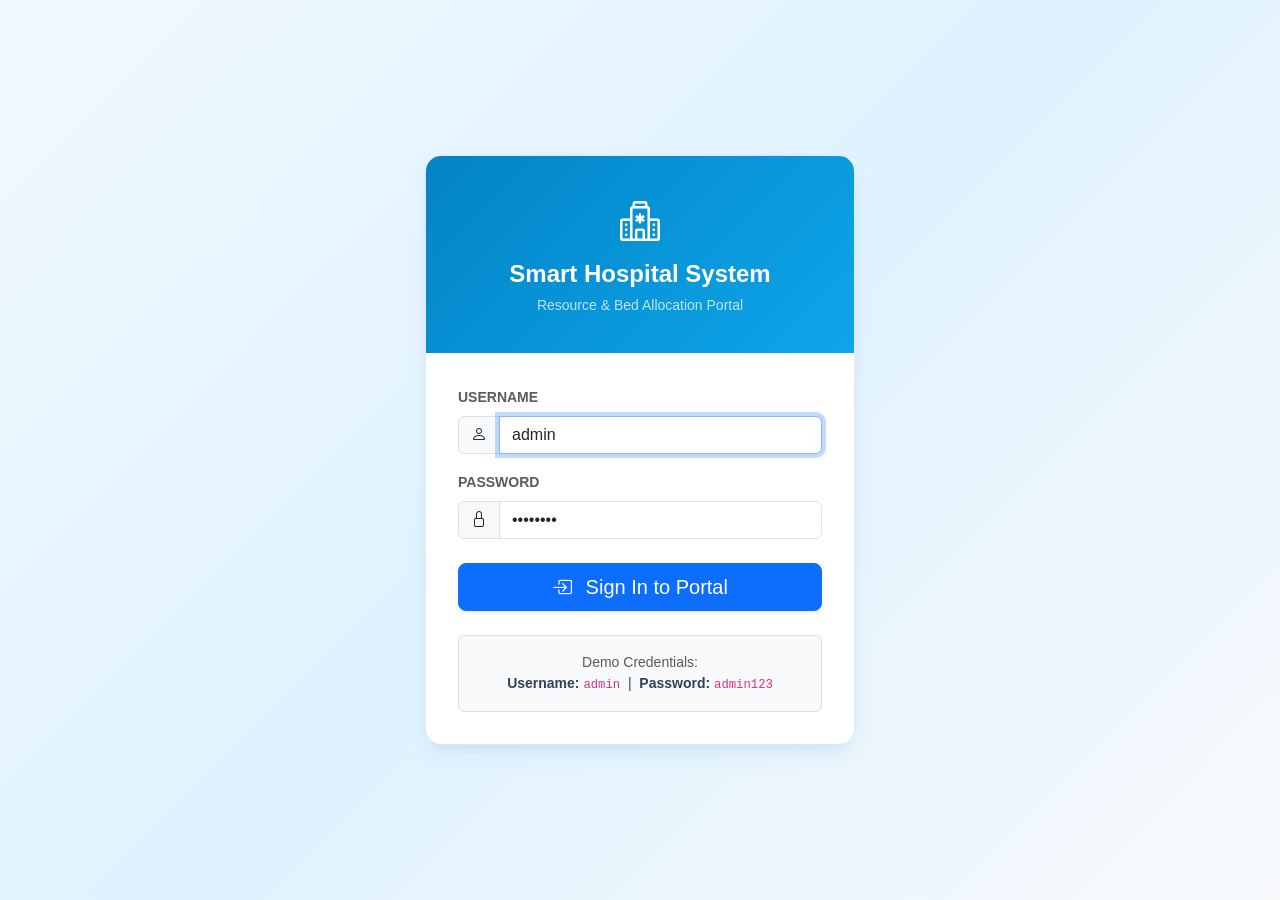
==== src/main/resources/static/index.html @ 650dfc51 "Initial commit: Smart Hospital Resource Allocation System (College Minor Project)" ====
<!DOCTYPE html>
<html lang="en">
<head>
    <meta charset="UTF-8">
    <meta name="viewport" content="width=device-width, initial-scale=1.0">
    <title>Login - Smart Hospital Resource Allocation System</title>
    <!-- Bootstrap 5 CSS -->
    <link href="https://cdn.jsdelivr.net/npm/bootstrap@5.3.3/dist/css/bootstrap.min.css" rel="stylesheet">
    <link href="https://cdn.jsdelivr.net/npm/bootstrap-icons@1.11.3/font/bootstrap-icons.css" rel="stylesheet">
    <link rel="stylesheet" href="css/style.css">
</head>
<body class="login-body">

    <div class="container d-flex justify-content-center align-items-center">
        <div class="login-card">
            <div class="login-header">
                <i class="bi bi-hospital fs-1 d-block mb-2"></i>
                <h4 class="fw-bold mb-1">Smart Hospital System</h4>
                <small class="opacity-75">Resource & Bed Allocation Portal</small>
            </div>
            <div class="login-body-content">
                <div id="loginError" class="alert alert-danger py-2 d-none" role="alert"></div>

                <form id="loginForm">
                    <div class="mb-3">
                        <label for="username" class="form-label text-muted small fw-bold">USERNAME</label>
                        <div class="input-group">
                            <span class="input-group-text bg-light"><i class="bi bi-person"></i></span>
                            <input type="text" class="form-control" id="username" placeholder="e.g. admin" value="admin" required autofocus>
                        </div>
                    </div>
                    <div class="mb-3">
                        <label for="password" class="form-label text-muted small fw-bold">PASSWORD</label>
                        <div class="input-group">
                            <span class="input-group-text bg-light"><i class="bi bi-lock"></i></span>
                            <input type="password" class="form-control" id="password" placeholder="e.g. admin123" value="admin123" required>
                        </div>
                    </div>

                    <div class="d-grid mt-4">
                        <button type="submit" class="btn btn-primary btn-lg shadow-sm">
                            <i class="bi bi-box-arrow-in-right me-2"></i> Sign In to Portal
                        </button>
                    </div>
                </form>

                <div class="mt-4 p-3 bg-light rounded text-center small border">
                    <span class="text-muted">Demo Credentials:</span><br>
                    <strong>Username:</strong> <code>admin</code> &nbsp;|&nbsp; 
                    <strong>Password:</strong> <code>admin123</code>
                </div>
            </div>
        </div>
    </div>

    <!-- Scripts -->
    <script src="js/auth-guard.js"></script>
    <script src="js/login.js"></script>
</body>
</html>
---- src/main/resources/static/css/style.css ----
/* =========================================================
   Smart Hospital Resource Allocation System - Light Medical Theme
   ========================================================= */

:root {
    --primary-color: #0284c7;
    --primary-dark: #0369a1;
    --hospital-teal: #0d9488;
    --hospital-dark-teal: #0f766e;
    
    /* Light Theme Palette */
    --sidebar-bg: #ffffff;
    --sidebar-border: #e2e8f0;
    --sidebar-hover: #f0f9ff;
    --sidebar-text: #475569;
    --sidebar-active: #0284c7;
    
    --bg-light: #f8fafc;
    --card-bg: #ffffff;
    --card-border: #e2e8f0;
    --card-shadow: 0 1px 3px 0 rgba(0, 0, 0, 0.05), 0 1px 2px -1px rgba(0, 0, 0, 0.05);
}

body {
    background-color: var(--bg-light);
    font-family: 'Segoe UI', Roboto, -apple-system, BlinkMacSystemFont, sans-serif;
    color: #334155;
    min-height: 100vh;
}

/* Sidebar Navigation (Light Design) */
.app-layout {
    display: flex;
    min-height: 100vh;
}

.sidebar {
    width: 260px;
    background-color: var(--sidebar-bg);
    color: var(--sidebar-text);
    border-right: 1px solid var(--sidebar-border);
    flex-shrink: 0;
    transition: all 0.3s ease;
    display: flex;
    flex-direction: column;
}

.sidebar-header {
    padding: 1.35rem 1.25rem;
    border-bottom: 1px solid var(--sidebar-border);
}

.sidebar-brand {
    font-size: 1.15rem;
    font-weight: 700;
    color: #0f172a;
    display: flex;
    align-items: center;
    gap: 0.75rem;
    text-decoration: none;
}

.sidebar-brand i {
    font-size: 1.5rem;
    color: var(--primary-color);
}

.sidebar-menu {
    list-style: none;
    padding: 1rem 0.75rem;
    margin: 0;
    flex-grow: 1;
}

.sidebar-item {
    margin-bottom: 0.35rem;
}

.sidebar-link {
    display: flex;
    align-items: center;
    gap: 0.75rem;
    padding: 0.75rem 1rem;
    color: var(--sidebar-text);
    text-decoration: none;
    border-radius: 0.5rem;
    font-weight: 500;
    transition: all 0.2s ease;
}

.sidebar-link:hover {
    background-color: var(--sidebar-hover);
    color: var(--primary-color);
}

.sidebar-link.active {
    background-color: var(--sidebar-active);
    color: #ffffff;
    font-weight: 600;
    box-shadow: 0 4px 6px -1px rgba(2, 132, 199, 0.25);
}

.sidebar-link i {
    font-size: 1.15rem;
    width: 1.5rem;
    text-align: center;
}

.sidebar-footer {
    padding: 1rem;
    border-top: 1px solid var(--sidebar-border);
    background-color: #fafbfc;
}

.user-badge {
    background: #f1f5f9;
    border: 1px solid #e2e8f0;
    padding: 0.65rem 0.85rem;
    border-radius: 0.5rem;
    display: flex;
    align-items: center;
    justify-content: space-between;
}

/* Main Content Area */
.main-wrapper {
    flex-grow: 1;
    display: flex;
    flex-direction: column;
    min-width: 0;
    background-color: var(--bg-light);
}

.top-navbar {
    background-color: #ffffff;
    border-bottom: 1px solid #e2e8f0;
    padding: 0.85rem 1.5rem;
    display: flex;
    align-items: center;
    justify-content: space-between;
}

.page-container {
    padding: 1.75rem;
    flex-grow: 1;
}

/* Stat Cards */
.stat-card {
    background-color: #ffffff;
    border: 1px solid var(--card-border);
    border-radius: 0.75rem;
    box-shadow: var(--card-shadow);
    transition: transform 0.2s ease, box-shadow 0.2s ease;
    overflow: hidden;
}

.stat-card:hover {
    transform: translateY(-2px);
    box-shadow: 0 6px 12px -2px rgba(0, 0, 0, 0.08);
}

.stat-icon {
    width: 48px;
    height: 48px;
    border-radius: 10px;
    display: flex;
    align-items: center;
    justify-content: center;
    font-size: 1.5rem;
}

.stat-icon-blue { background-color: #e0f2fe; color: #0284c7; }
.stat-icon-green { background-color: #dcfce7; color: #16a34a; }
.stat-icon-amber { background-color: #fef3c7; color: #d97706; }
.stat-icon-purple { background-color: #f3e8ff; color: #9333ea; }
.stat-icon-rose { background-color: #ffe4e6; color: #e11d48; }

/* General Cards */
.custom-card {
    background: #ffffff;
    border: 1px solid var(--card-border);
    border-radius: 0.75rem;
    box-shadow: var(--card-shadow);
}

.card-header-clean {
    background: transparent;
    border-bottom: 1px solid #f1f5f9;
    padding: 1.15rem 1.25rem;
    font-weight: 600;
}

/* Bed Tag Badge */
.bed-tag {
    background-color: #f1f5f9;
    color: #0f172a;
    border: 1px solid #cbd5e1;
    font-weight: 700;
    font-size: 0.875rem;
    padding: 0.35rem 0.6rem;
    border-radius: 0.375rem;
}

/* Status & Priority Badges */
.badge-critical {
    background-color: #fee2e2;
    color: #dc2626;
    border: 1px solid #fca5a5;
    font-weight: 600;
}

.badge-high {
    background-color: #ffedd5;
    color: #ea580c;
    border: 1px solid #fdba74;
    font-weight: 600;
}

.badge-medium {
    background-color: #fef9c3;
    color: #b45309;
    border: 1px solid #fde047;
    font-weight: 600;
}

.badge-low {
    background-color: #e0f2fe;
    color: #0284c7;
    border: 1px solid #bae6fd;
    font-weight: 600;
}

.badge-available {
    background-color: #dcfce7;
    color: #15803d;
    border: 1px solid #86efac;
    font-weight: 600;
}

.badge-occupied {
    background-color: #fee2e2;
    color: #b91c1c;
    border: 1px solid #fca5a5;
    font-weight: 600;
}

.badge-waiting {
    background-color: #fef3c7;
    color: #b45309;
    border: 1px solid #fcd34d;
    font-weight: 600;
}

.badge-admitted {
    background-color: #dbeafe;
    color: #1d4ed8;
    border: 1px solid #93c5fd;
    font-weight: 600;
}

.badge-discharged {
    background-color: #f1f5f9;
    color: #64748b;
    border: 1px solid #cbd5e1;
    font-weight: 600;
}

.badge-bed-icu {
    background-color: #fae8ff;
    color: #86198f;
    border: 1px solid #f0abfc;
    font-weight: 600;
}

.badge-bed-private {
    background-color: #e0e7ff;
    color: #3730a3;
    border: 1px solid #a5b4fc;
    font-weight: 600;
}

.badge-bed-general {
    background-color: #f0fdf4;
    color: #166534;
    border: 1px solid #bbf7d0;
    font-weight: 600;
}

/* Custom Table Styling */
.table th {
    font-weight: 600;
    color: #475569;
    background-color: #f8fafc;
    border-bottom: 2px solid #e2e8f0;
    font-size: 0.875rem;
    text-transform: uppercase;
    letter-spacing: 0.025em;
}

.table td {
    vertical-align: middle;
    font-size: 0.925rem;
    border-bottom: 1px solid #f1f5f9;
}

/* Recommendation Box */
.recommendation-card {
    background: linear-gradient(135deg, #f0fdf4 0%, #ecfeff 100%);
    border: 2px solid #34d399;
    border-radius: 0.75rem;
    box-shadow: 0 4px 6px -1px rgba(16, 185, 129, 0.1);
}

.reason-check {
    color: #10b981;
    margin-right: 0.5rem;
    font-weight: bold;
}

/* Light Login Page Styling */
.login-body {
    background: linear-gradient(135deg, #f0f9ff 0%, #e0f2fe 50%, #f8fafc 100%);
    display: flex;
    align-items: center;
    justify-content: center;
    min-height: 100vh;
}

.login-card {
    width: 100%;
    max-width: 430px;
    background: #ffffff;
    border-radius: 1rem;
    border: 1px solid #e2e8f0;
    box-shadow: 0 10px 25px -5px rgba(2, 132, 199, 0.12), 0 8px 10px -6px rgba(0, 0, 0, 0.04);
    overflow: hidden;
}

.login-header {
    background: linear-gradient(135deg, #0284c7 0%, #0ea5e9 100%);
    color: #ffffff;
    padding: 2.25rem 2rem;
    text-align: center;
}

.login-body-content {
    padding: 2rem;
}

/* Responsive sidebar */
@media (max-width: 991.98px) {
    .sidebar {
        position: fixed;
        left: -260px;
        top: 0;
        bottom: 0;
        z-index: 1050;
        box-shadow: 4px 0 10px rgba(0, 0, 0, 0.1);
    }
    .sidebar.show {
        left: 0;
    }
}
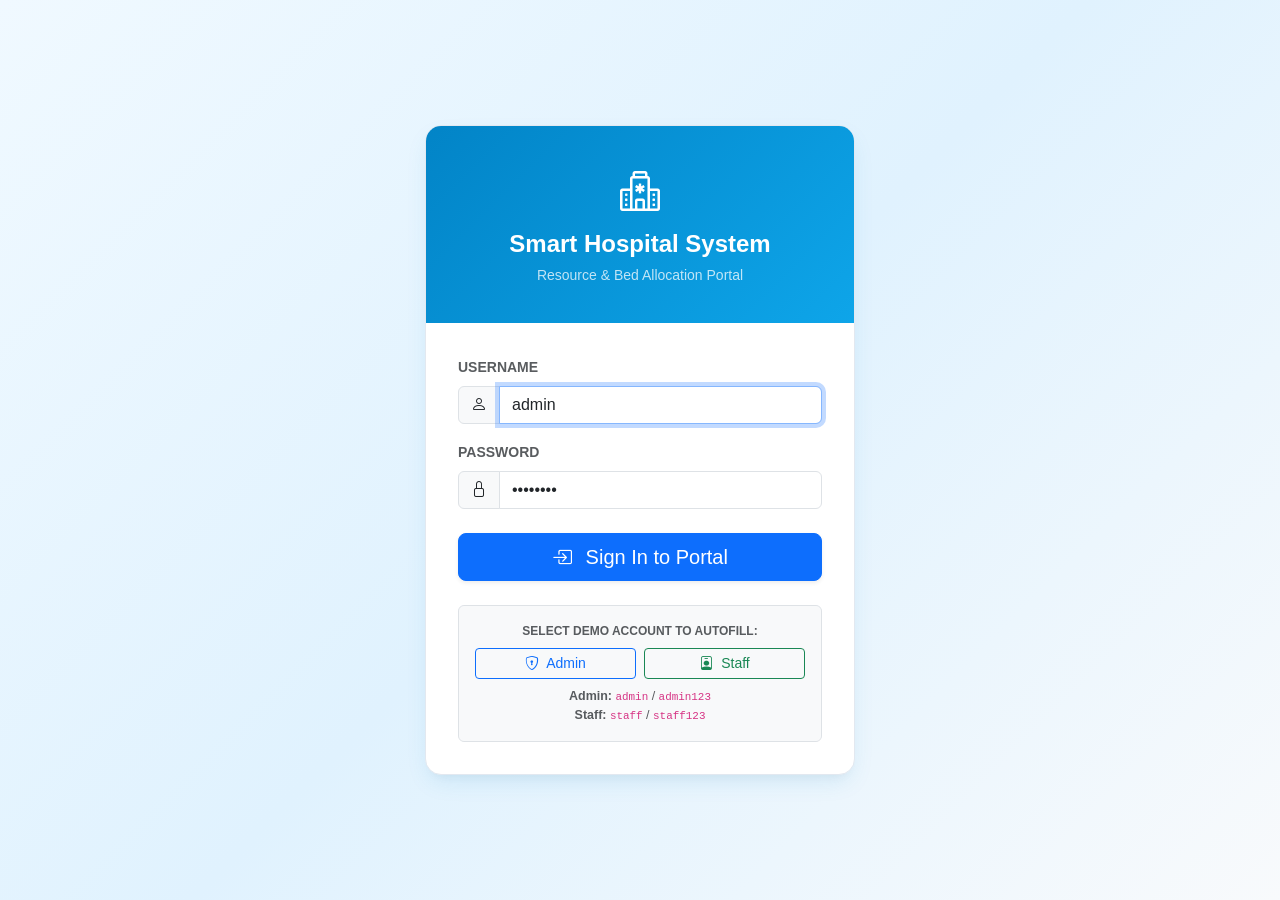
==== commit 750e042e: "Add staff login account and autofill buttons" ====
--- a/src/main/resources/static/index.html
+++ b/src/main/resources/static/index.html
@@ -44,10 +44,20 @@
                     </div>
                 </form>
 
-                <div class="mt-4 p-3 bg-light rounded text-center small border">
-                    <span class="text-muted">Demo Credentials:</span><br>
-                    <strong>Username:</strong> <code>admin</code> &nbsp;|&nbsp; 
-                    <strong>Password:</strong> <code>admin123</code>
+                <div class="mt-4 p-3 bg-light rounded small border">
+                    <div class="fw-bold text-muted mb-2 text-center text-uppercase" style="font-size: 0.75rem;">Select Demo Account to Autofill:</div>
+                    <div class="d-flex gap-2 mb-2">
+                        <button type="button" class="btn btn-sm btn-outline-primary w-50" onclick="fillCredentials('admin', 'admin123')">
+                            <i class="bi bi-shield-lock me-1"></i> Admin
+                        </button>
+                        <button type="button" class="btn btn-sm btn-outline-success w-50" onclick="fillCredentials('staff', 'staff123')">
+                            <i class="bi bi-person-badge me-1"></i> Staff
+                        </button>
+                    </div>
+                    <div class="text-center text-muted" style="font-size: 0.78rem;">
+                        <strong>Admin:</strong> <code>admin</code> / <code>admin123</code><br>
+                        <strong>Staff:</strong> <code>staff</code> / <code>staff123</code>
+                    </div>
                 </div>
             </div>
         </div>
